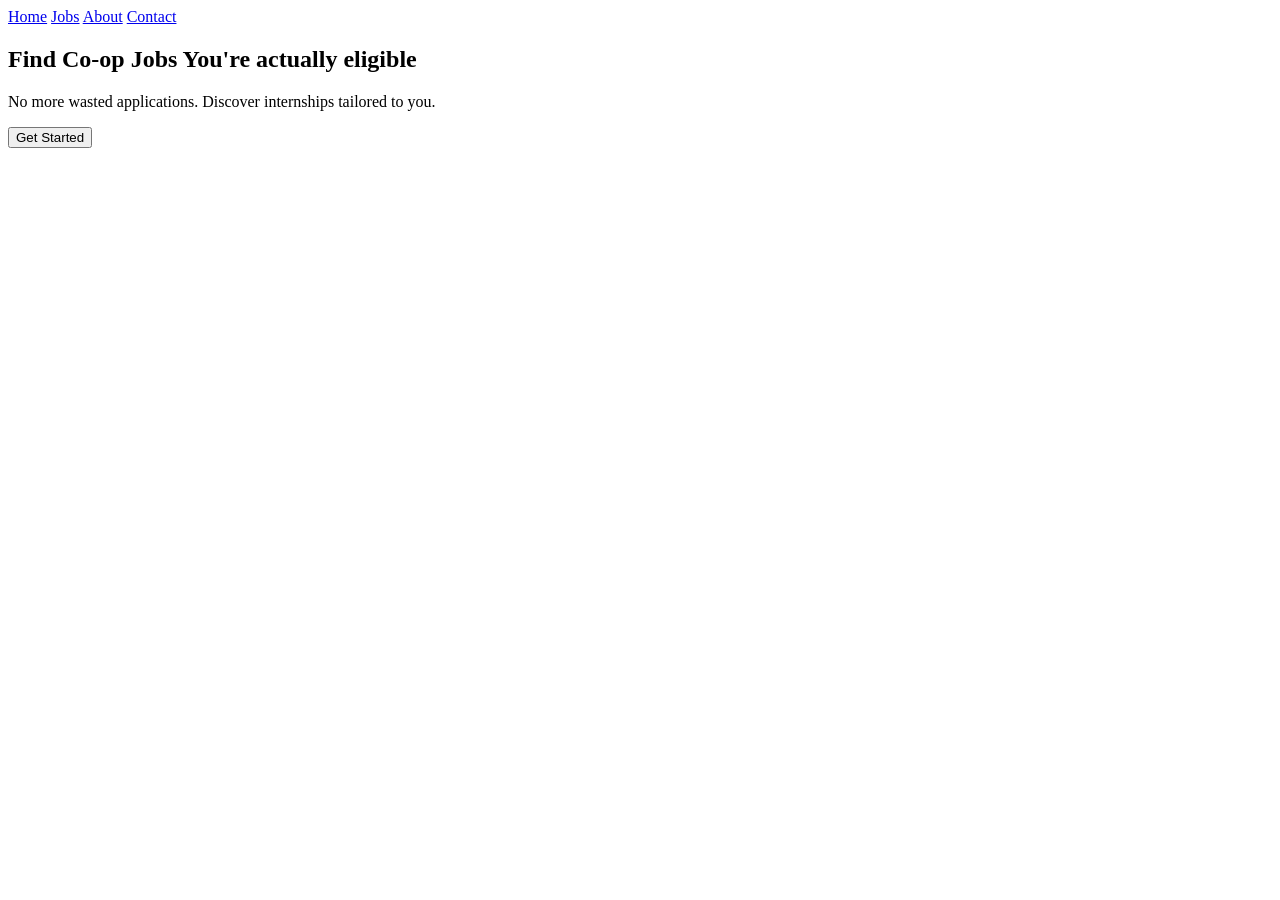
==== project/index.html @ 190adc1e "done" ====
<!DOCTYPE html>
<html lang="en">
<head>
    <meta charset="UTF-8">
    <meta name="viewport" content="width=device-width, initial-scale=1.0">
    <title>Home</title>
</head>
<body>
    <header>
        <nav>
            <a href="index.html">Home</a>
            <a href="jobs.html">Jobs</a>
            <a href="about.html">About</a>
            <a href="contact.html">Contact</a>
          </nav>
    </header>
    <main>
        <section>
            <h1>Find Co-op Jobs You're actually eligible </h1>
            <p>No more wasted applications. Discover internships tailored to you.</p>
            <input type="button" value="Get Started">
        </section>
    </main>
    
</body>
</html>
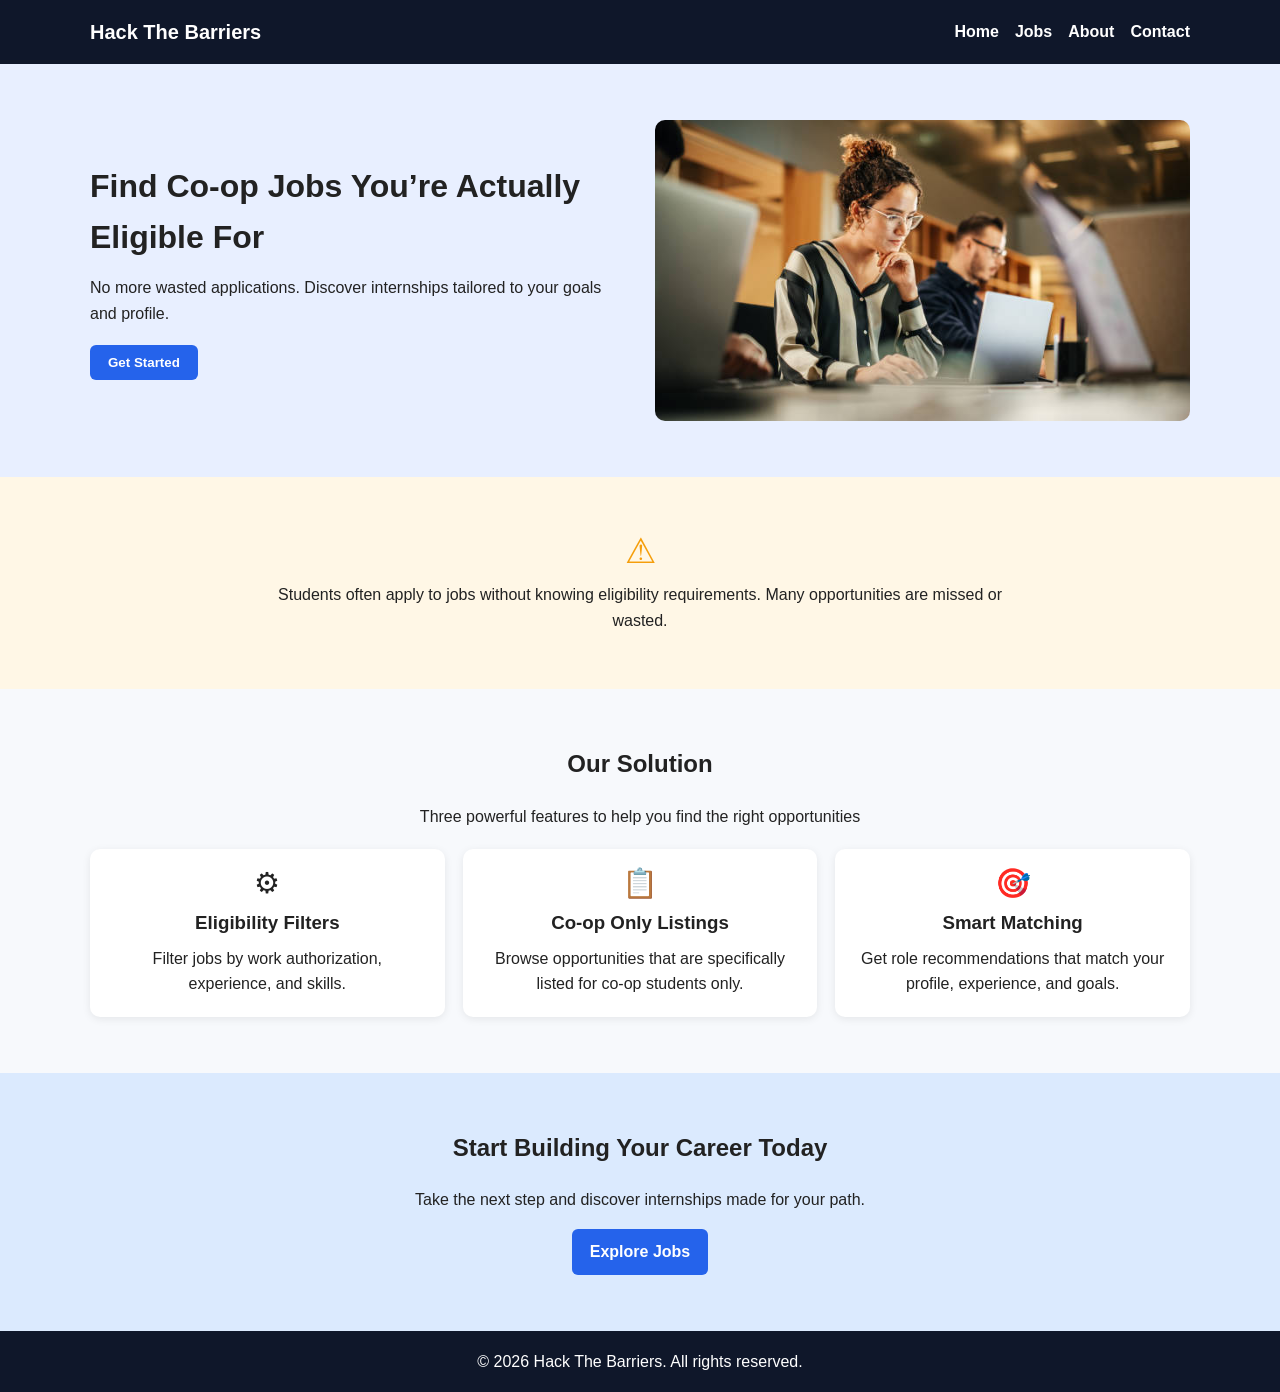
==== commit 4c9f1d4b: "done" ====
--- a/project/index.html
+++ b/project/index.html
@@ -4,23 +4,77 @@
     <meta charset="UTF-8">
     <meta name="viewport" content="width=device-width, initial-scale=1.0">
     <title>Home</title>
+    <link rel="stylesheet" href="../CSS/styles.css">
 </head>
 <body>
-    <header>
-        <nav>
-            <a href="index.html">Home</a>
-            <a href="jobs.html">Jobs</a>
-            <a href="about.html">About</a>
-            <a href="contact.html">Contact</a>
-          </nav>
+    <header class="site-header">
+        <div class="container nav-wrap">
+            <h1 class="logo">Hack The Barriers</h1>
+            <nav>
+                <a href="index.html">Home</a>
+                <a href="jobs.html">Jobs</a>
+                <a href="about.html">About</a>
+                <a href="contact.html">Contact</a>
+            </nav>
+        </div>
     </header>
     <main>
-        <section>
-            <h1>Find Co-op Jobs You're actually eligible </h1>
-            <p>No more wasted applications. Discover internships tailored to you.</p>
-            <input type="button" value="Get Started">
+        <section class="hero section">
+            <div class="container hero-content">
+                <div>
+                    <h2>Find Co-op Jobs You’re Actually Eligible For</h2>
+                    <p>No more wasted applications. Discover internships tailored to your goals and profile.</p>
+                    <button class="btn-primary" type="button">Get Started</button>
+                </div>
+                <img src="../images/istockphoto-1481370371-612x612.jpg" alt="Students exploring career options">
+            </div>
+        </section>
+
+        <section class="section features">
+            <div class="container">
+                <div class="problem-sign" aria-label="warning sign">⚠</div>
+                <p>Students often apply to jobs without knowing eligibility requirements. Many opportunities are missed or wasted.</p>
+            </div>
+        </section>
+
+        <section class="section process">
+            <div class="container">
+                <h2>Our Solution</h2>
+                <p class="section-subtitle">Three powerful features to help you find the right opportunities</p>
+                <div class="feature-grid">
+                    <article class="card">
+                        <div class="card-sign" aria-hidden="true">⚙</div>
+                        <h3>Eligibility Filters</h3>
+                        <p>Filter jobs by work authorization, experience, and skills.</p>
+                    </article>
+                    <article class="card">
+                        <div class="card-sign" aria-hidden="true">📋</div>
+                        <h3>Co-op Only Listings</h3>
+                        <p>Browse opportunities that are specifically listed for co-op students only.</p>
+                    </article>
+                    <article class="card">
+                        <div class="card-sign" aria-hidden="true">🎯</div>
+                        <h3>Smart Matching</h3>
+                        <p>Get role recommendations that match your profile, experience, and goals.</p>
+                    </article>
+                </div>
+            </div>
+        </section>
+
+        <section class="section cta">
+            <div class="container cta-content">
+                <h2>Start Building Your Career Today</h2>
+                <p>Take the next step and discover internships made for your path.</p>
+                <a class="btn-primary" href="jobs.html">Explore Jobs</a>
+            </div>
         </section>
     </main>
+
+    <footer class="site-footer">
+        <div class="container">
+            <p>© 2026 Hack The Barriers. All rights reserved.</p>
+        </div>
+    </footer>
     
 </body>
 </html>
--- a/CSS/styles.css
+++ b/CSS/styles.css
@@ -0,0 +1,255 @@
+* {
+	box-sizing: border-box;
+	margin: 0;
+	padding: 0;
+}
+
+body {
+	font-family: Arial, Helvetica, sans-serif;
+	line-height: 1.6;
+	color: #222;
+	background: #f7f9fc;
+}
+
+.container {
+	width: 90%;
+	max-width: 1100px;
+	margin: 0 auto;
+}
+
+.site-header {
+	background: #0f172a;
+	color: #fff;
+	padding: 16px 0;
+}
+
+.nav-wrap {
+	display: flex;
+	justify-content: space-between;
+	align-items: center;
+	gap: 20px;
+}
+
+.logo {
+	font-size: 1.25rem;
+}
+
+nav {
+	display: flex;
+	gap: 16px;
+}
+
+nav a {
+	color: #fff;
+	text-decoration: none;
+	font-weight: 600;
+}
+
+.section {
+	padding: 56px 0;
+}
+
+.hero {
+	background: #e8efff;
+}
+
+.hero-content {
+	display: grid;
+	grid-template-columns: 1fr 1fr;
+	gap: 30px;
+	align-items: center;
+}
+
+.hero h2 {
+	font-size: 2rem;
+	margin-bottom: 12px;
+}
+
+.hero p {
+	margin-bottom: 18px;
+}
+
+.hero img {
+	width: 100%;
+	border-radius: 10px;
+}
+
+.btn-primary {
+	display: inline-block;
+	background: #2563eb;
+	color: #fff;
+	border: none;
+	text-decoration: none;
+	padding: 10px 18px;
+	border-radius: 6px;
+	cursor: pointer;
+	font-weight: 600;
+}
+
+.process h2,
+.cta h2 {
+	margin-bottom: 20px;
+}
+
+.features {
+	text-align: center;
+	background: #fff7e6;
+}
+
+.problem-sign {
+	font-size: 2.2rem;
+	line-height: 1;
+	margin-bottom: 14px;
+	color: #f59e0b;
+}
+
+.features p {
+	max-width: 760px;
+	margin: 0 auto;
+}
+
+.section-subtitle {
+	margin-bottom: 20px;
+}
+
+.process h2,
+.process .section-subtitle {
+	text-align: center;
+}
+
+.feature-grid {
+	display: grid;
+	grid-template-columns: repeat(3, 1fr);
+	gap: 18px;
+}
+
+.card {
+	background: #fff;
+	padding: 20px;
+	border-radius: 10px;
+	box-shadow: 0 2px 8px rgba(0, 0, 0, 0.08);
+	text-align: center;
+}
+
+.card-sign {
+	font-size: 1.8rem;
+	line-height: 1;
+	margin-bottom: 10px;
+}
+
+.card h3 {
+	margin-bottom: 8px;
+}
+
+.steps {
+	display: grid;
+	gap: 10px;
+}
+
+.step {
+	background: #fff;
+	padding: 14px 16px;
+	border-left: 4px solid #2563eb;
+	border-radius: 6px;
+}
+
+.cta {
+	background: #dbeafe;
+}
+
+.cta-content p {
+	margin-bottom: 16px;
+}
+
+.cta-content {
+	text-align: center;
+}
+
+.contact-hero {
+	background: #e8efff;
+}
+
+.contact-hero-content {
+	text-align: center;
+}
+
+.email-sign {
+	font-size: 2.2rem;
+	line-height: 1;
+	margin-bottom: 12px;
+	color: #2563eb;
+}
+
+.contact-hero-content h2 {
+	margin-bottom: 10px;
+}
+
+.contact-section {
+	background: #f7f9fc;
+}
+
+.contact-grid {
+	display: grid;
+	grid-template-columns: 1fr 1.5fr;
+	gap: 20px;
+}
+
+.contact-card {
+	background: #fff;
+	padding: 22px;
+	border-radius: 10px;
+	box-shadow: 0 2px 8px rgba(0, 0, 0, 0.08);
+	max-width: 700px;
+	margin: 0 auto;
+}
+
+.contact-card h3 {
+	margin-bottom: 12px;
+}
+
+.contact-form {
+	display: grid;
+	gap: 10px;
+}
+
+.contact-form input,
+.contact-form textarea,
+.contact-form select {
+	width: 100%;
+	padding: 10px 12px;
+	border: 1px solid #d1d5db;
+	border-radius: 6px;
+	font: inherit;
+}
+
+.contact-form textarea {
+	resize: vertical;
+}
+
+.contact-form .btn-primary {
+	justify-self: start;
+}
+
+.site-footer {
+	background: #0f172a;
+	color: #fff;
+	text-align: center;
+	padding: 18px 0;
+}
+
+@media (max-width: 768px) {
+	.nav-wrap {
+		flex-direction: column;
+		align-items: flex-start;
+	}
+
+	.hero-content,
+	.feature-grid,
+	.contact-grid {
+		grid-template-columns: 1fr;
+	}
+
+	.contact-form .btn-primary {
+		justify-self: stretch;
+	}
+}
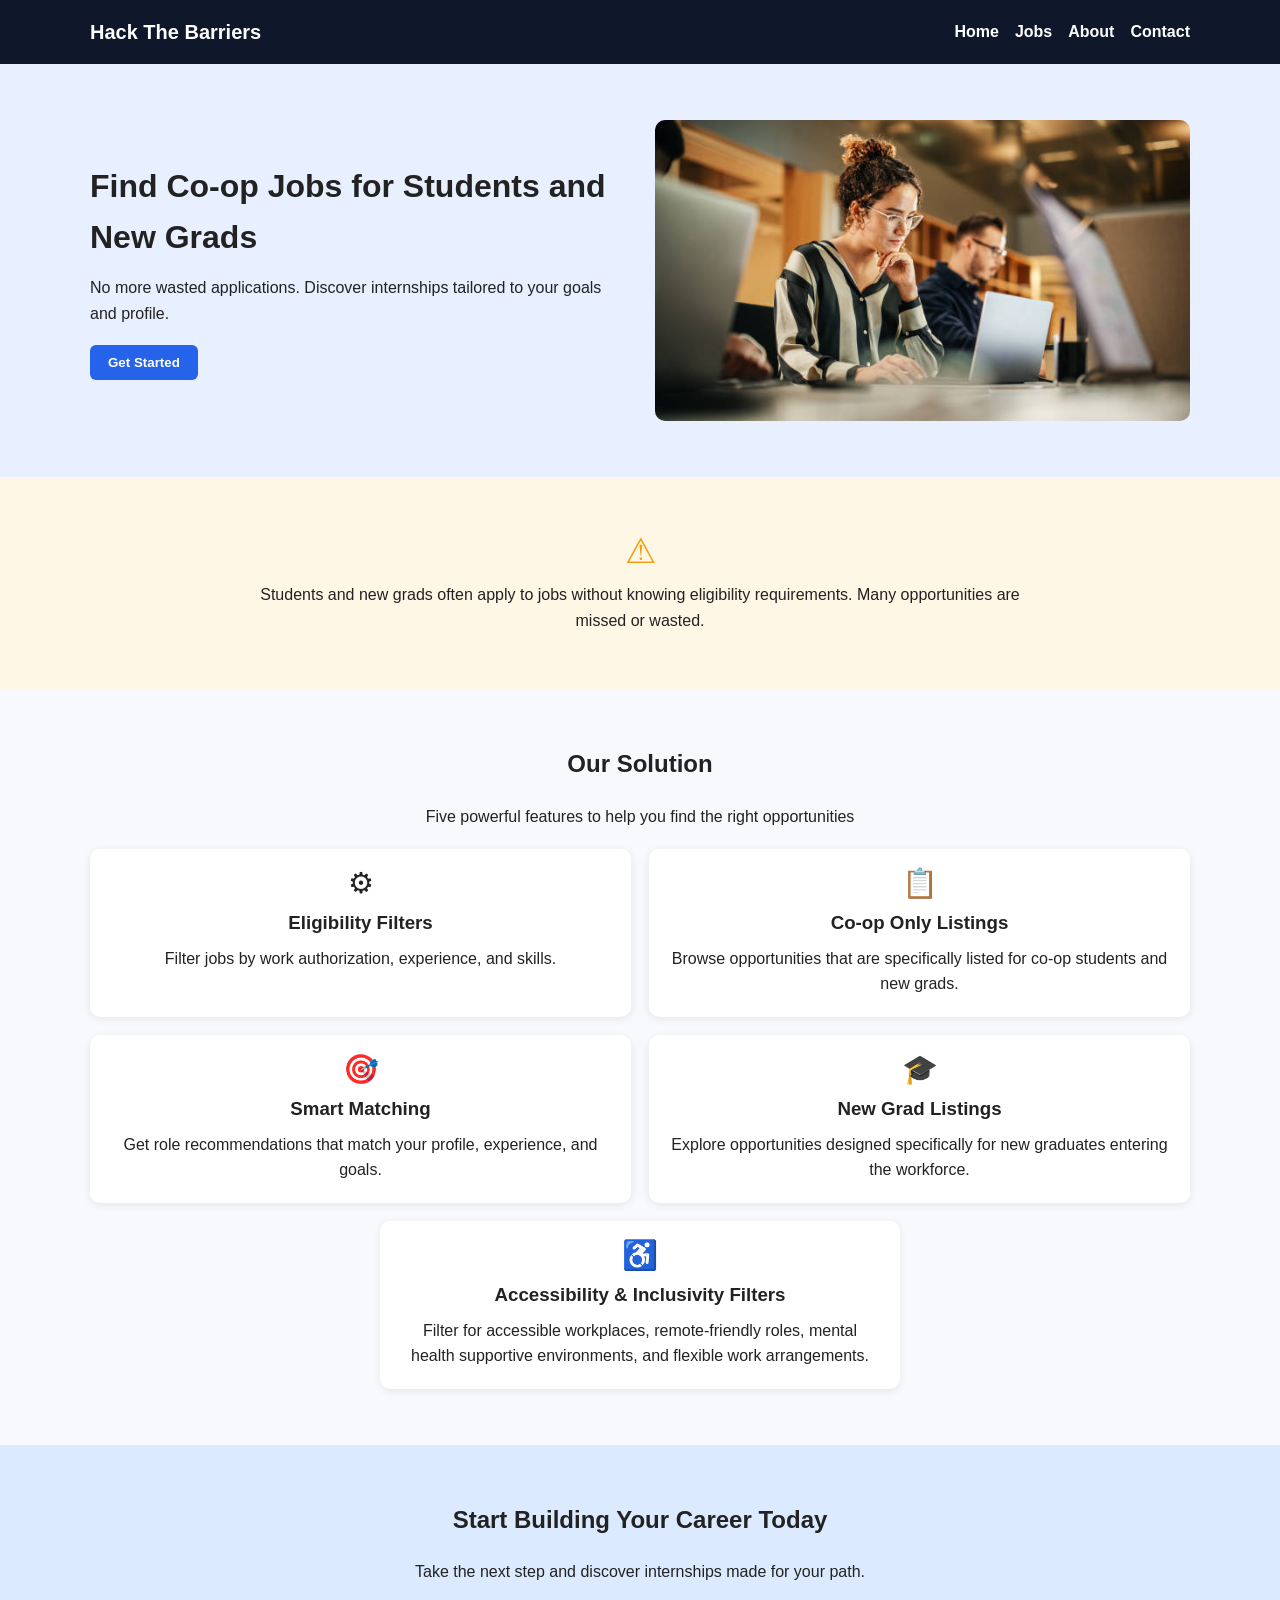
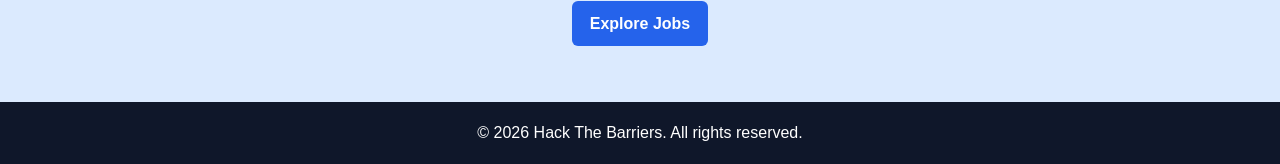
==== commit d447ce3d: ""Added asscebility"" ====
--- a/project/index.html
+++ b/project/index.html
@@ -22,7 +22,7 @@
         <section class="hero section">
             <div class="container hero-content">
                 <div>
-                    <h2>Find Co-op Jobs You’re Actually Eligible For</h2>
+                    <h2>Find Co-op Jobs for Students and New Grads</h2>
                     <p>No more wasted applications. Discover internships tailored to your goals and profile.</p>
                     <button class="btn-primary" type="button">Get Started</button>
                 </div>
@@ -33,14 +33,14 @@
         <section class="section features">
             <div class="container">
                 <div class="problem-sign" aria-label="warning sign">⚠</div>
-                <p>Students often apply to jobs without knowing eligibility requirements. Many opportunities are missed or wasted.</p>
+                <p>Students and new grads often apply to jobs without knowing eligibility requirements. Many opportunities are missed or wasted.</p>
             </div>
         </section>
 
         <section class="section process">
             <div class="container">
                 <h2>Our Solution</h2>
-                <p class="section-subtitle">Three powerful features to help you find the right opportunities</p>
+                <p class="section-subtitle">Five powerful features to help you find the right opportunities</p>
                 <div class="feature-grid">
                     <article class="card">
                         <div class="card-sign" aria-hidden="true">⚙</div>
@@ -50,12 +50,22 @@
                     <article class="card">
                         <div class="card-sign" aria-hidden="true">📋</div>
                         <h3>Co-op Only Listings</h3>
-                        <p>Browse opportunities that are specifically listed for co-op students only.</p>
+                        <p>Browse opportunities that are specifically listed for co-op students and new grads.</p>
                     </article>
                     <article class="card">
                         <div class="card-sign" aria-hidden="true">🎯</div>
                         <h3>Smart Matching</h3>
                         <p>Get role recommendations that match your profile, experience, and goals.</p>
+                    </article>
+                    <article class="card">
+                        <div class="card-sign" aria-hidden="true">🎓</div>
+                        <h3>New Grad Listings</h3>
+                        <p>Explore opportunities designed specifically for new graduates entering the workforce.</p>
+                    </article>
+                    <article class="card">
+                        <div class="card-sign" aria-hidden="true">♿</div>
+                        <h3>Accessibility & Inclusivity Filters</h3>
+                        <p>Filter for accessible workplaces, remote-friendly roles, mental health supportive environments, and flexible work arrangements.</p>
                     </article>
                 </div>
             </div>
--- a/CSS/styles.css
+++ b/CSS/styles.css
@@ -119,8 +119,15 @@
 
 .feature-grid {
 	display: grid;
-	grid-template-columns: repeat(3, 1fr);
+	grid-template-columns: repeat(2, 1fr);
 	gap: 18px;
+}
+
+.feature-grid .card:last-child {
+	grid-column: 1 / -1;
+	max-width: 520px;
+	width: 100%;
+	margin: 0 auto;
 }
 
 .card {
@@ -212,7 +219,8 @@
 	gap: 10px;
 }
 
-.contact-form input,
+.contact-form input[type="text"],
+.contact-form input[type="email"],
 .contact-form textarea,
 .contact-form select {
 	width: 100%;
@@ -230,6 +238,70 @@
 	justify-self: start;
 }
 
+.accessibility-preferences {
+	border: 1px solid #d1d5db;
+	border-radius: 8px;
+	padding: 12px;
+	display: grid;
+	gap: 8px;
+}
+
+.accessibility-preferences legend {
+	padding: 0 6px;
+	font-weight: 600;
+}
+
+.accessibility-preferences label,
+.jobs-filter-form label {
+	display: flex;
+	align-items: center;
+	gap: 8px;
+}
+
+.accessibility-preferences input[type="checkbox"] {
+	width: auto;
+	padding: 0;
+	border: none;
+}
+
+.jobs-hero {
+	background: #e8efff;
+}
+
+.jobs-hero-content {
+	text-align: center;
+}
+
+.jobs-hero-content h2 {
+	margin-bottom: 10px;
+}
+
+.jobs-section {
+	background: #f7f9fc;
+}
+
+.jobs-filter-card {
+	background: #fff;
+	padding: 22px;
+	border-radius: 10px;
+	box-shadow: 0 2px 8px rgba(0, 0, 0, 0.08);
+	max-width: 760px;
+	margin: 0 auto;
+}
+
+.jobs-filter-card h3 {
+	margin-bottom: 14px;
+}
+
+.jobs-filter-form {
+	display: grid;
+	gap: 10px;
+}
+
+.jobs-filter-form .btn-primary {
+	justify-self: start;
+}
+
 .site-footer {
 	background: #0f172a;
 	color: #fff;
@@ -252,4 +324,8 @@
 	.contact-form .btn-primary {
 		justify-self: stretch;
 	}
-}
+
+	.jobs-filter-form .btn-primary {
+		justify-self: stretch;
+	}
+}
